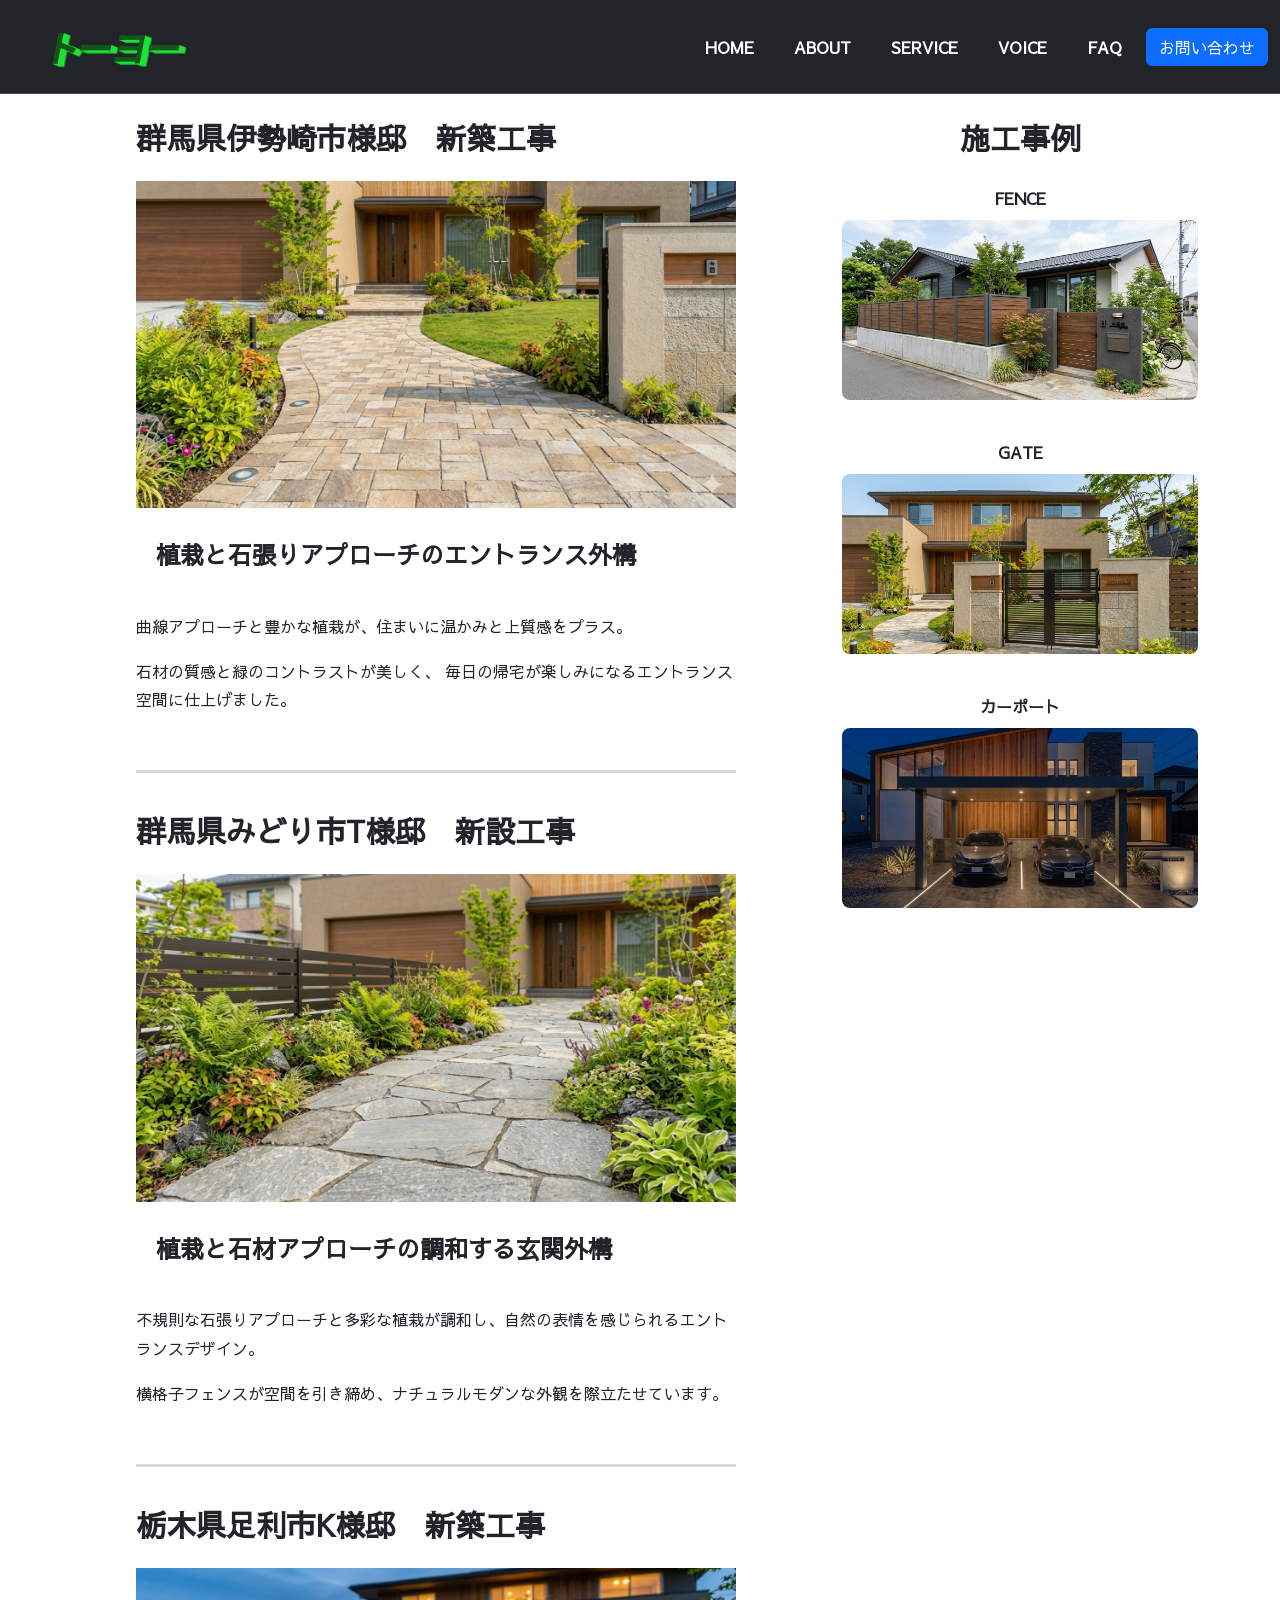
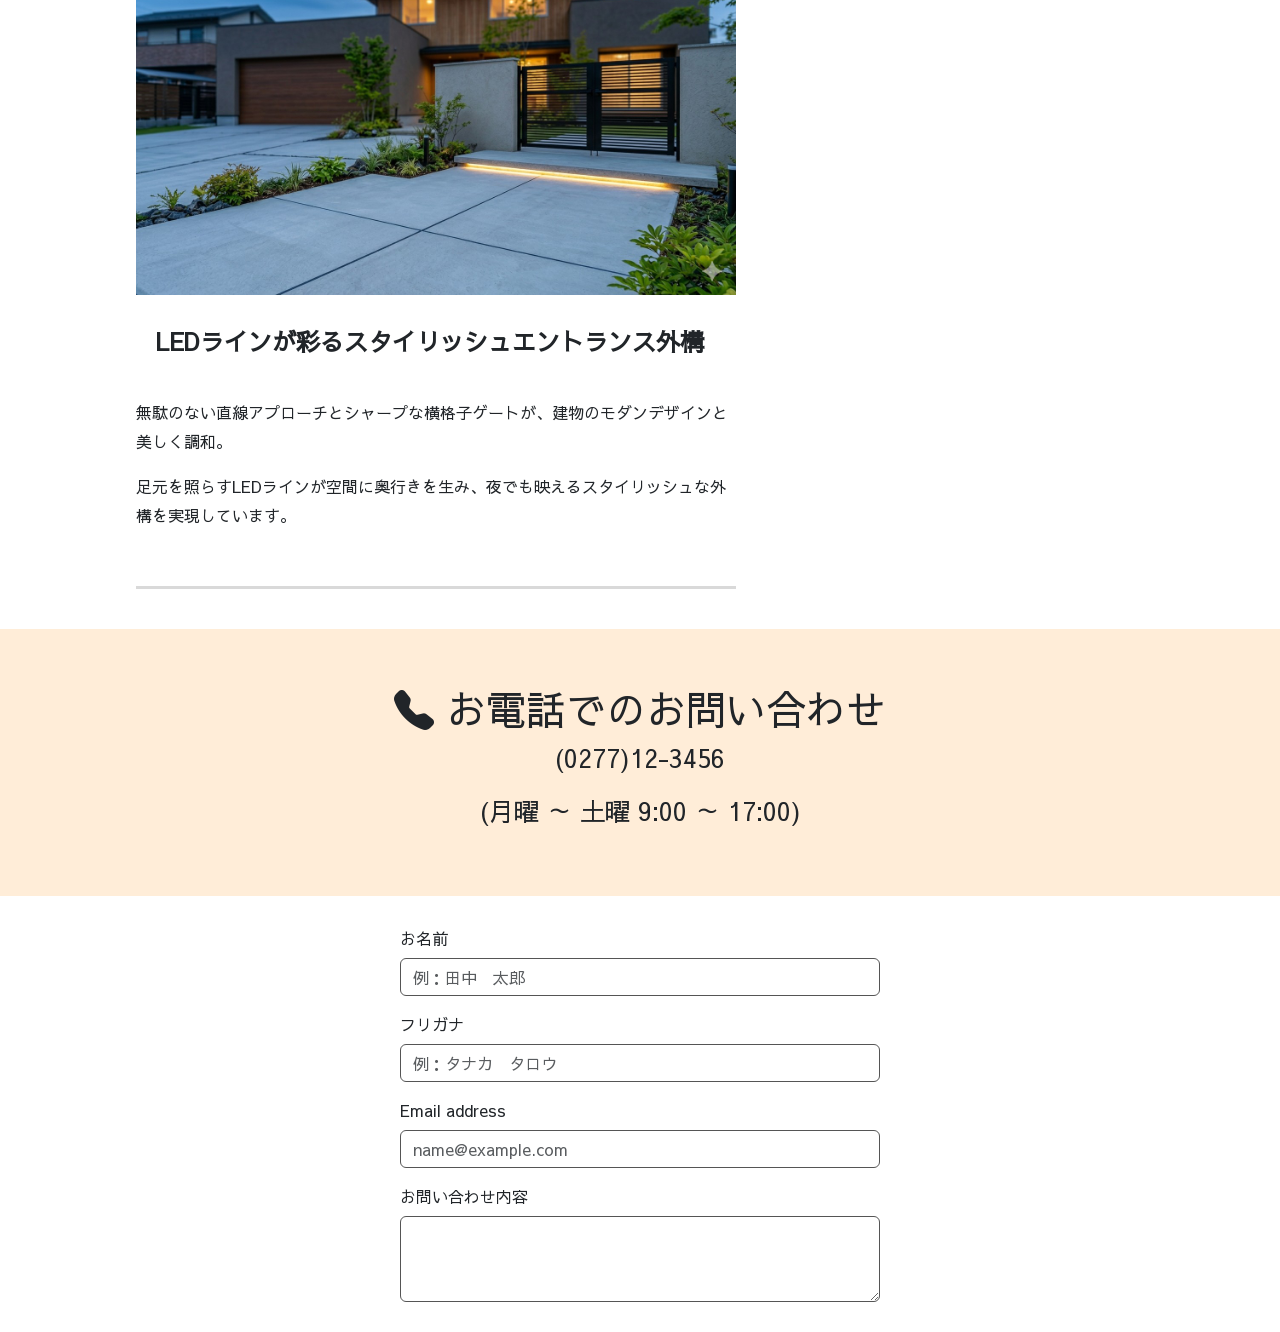
==== works-approach.html @ 4f79c65f "Add files via upload" ====
<!DOCTYPE html>
<html lang="ja">

<head>
    <meta charset="UTF-8">
    <meta name="viewport" content="width=device-width, initial-scale=1.0">
    <title>アプローチ•エクステリア｜群馬県の外構工事なら株式会社トーヨー</title>
    <link rel="preconnect" href="https://fonts.googleapis.com">
    <link rel="preconnect" href="https://fonts.gstatic.com" crossorigin>
    <link href="https://fonts.googleapis.com/css2?family=Sawarabi+Gothic&display=swap" rel="stylesheet">
    <link href="https://cdn.jsdelivr.net/npm/bootstrap@5.3.3/dist/css/bootstrap.min.css" rel="stylesheet">
    <link rel="stylesheet" href="https://cdn.jsdelivr.net/npm/bootstrap-icons@1.13.1/font/bootstrap-icons.min.css">
    <link rel="stylesheet" href="app.css">
</head>

<body>

    <header class="header">
        <nav class="header__nav navbar navbar-expand-lg bg-dark border-bottom border-body" data-bs-theme="dark">
            <div class="header__container container-fluid">
                <a class="header__logo navbar-brand" href="index.html">
                    <img src="images/title.png" alt="トーヨー" class="header__logo-img">
                </a>
                <button class="header__toggle navbar-toggler" type="button" data-bs-toggle="collapse"
                    data-bs-target="#navbarNavAltMarkup" aria-controls="navbarNavAltMarkup" aria-expanded="false"
                    aria-label="Toggle navigation">
                    <span class="navbar-toggler-icon header__toggle-icon"></span>
                </button>
                <div class="header__menu navbar-collapse collapse" id="navbarNavAltMarkup">
                    <div class="header__links navbar-nav ms-auto flex-row">
                        <a href="index.html" class="header__nav-link nav-link">HOME</a>
                        <a class="header__nav-link nav-link" href="index.html#about">ABOUT</a>
                        <a class="header__nav-link nav-link" href="index.html#service">SERVICE</a>
                        <a class="header__nav-link nav-link" href="index.html#voice">VOICE</a>
                        <a class="header__nav-link nav-link" href="index.html#message">FAQ</a>
                    </div>
                </div>

                <a href="#contact" class="header__cta btn btn-primary ms-3">お問い合わせ</a>
            </div>
        </nav>
    </header>

    <div class="container mypage">
        <div class="row mypage__row">
            <div class="col-lg-8 mypage__main">
                <div class="mypage__item">
                    <h2 class="mypage__main-title">
                        群馬県伊勢崎市様邸　新築工事
                    </h2>
                    <div class="row">
                        <div class="col">
                            <img src="images/walkway2.jpg" class="mypage__img" alt="walkway2">
                        </div>
                    </div>
                    <h3 class="mypage__lead">
                        植栽と石張りアプローチのエントランス外構
                    </h3>
                    <p class="mypage__text">
                        曲線アプローチと豊かな植栽が、住まいに温かみと上質感をプラス。
                    </p>
                    <p class="mypage__text">
                        石材の質感と緑のコントラストが美しく、
                        毎日の帰宅が楽しみになるエントランス空間に仕上げました。
                    </p>
                </div>
                <div class="mypage__item">
                    <h2 class="mypage__main-title">
                        群馬県みどり市T様邸　新設工事
                    </h2>
                    <div class="row">
                        <div class="col">
                            <img src="images/walkway3.jpg" class="mypage__img" alt="【群馬県みどり市】自然石アプローチと豊かな植栽が調和したモダン住宅のエントランス">
                        </div>
                    </div>
                    <h3 class="mypage__lead">
                        植栽と石材アプローチの調和する玄関外構
                    </h3>
                    <p class="mypage__text">
                        不規則な石張りアプローチと多彩な植栽が調和し、自然の表情を感じられるエントランスデザイン。
                    <p class="mypage__text">
                        横格子フェンスが空間を引き締め、ナチュラルモダンな外観を際立たせています。
                    </p>
                </div>
                <div class="mypage__item">
                    <h2 class="mypage__main-title">
                        栃木県足利市K様邸　新築工事
                    </h2>
                    <div class="row">
                        <div class="col">
                            <img src="images/walkway4.jpg" class="mypage__img" alt="【栃木県足利市】横桟ゲートと間接照明が上質にまとまったモダン外構デザイン">
                        </div>
                    </div>
                    <h3 class="mypage__lead">
                        LEDラインが彩るスタイリッシュエントランス外構
                    </h3>
                    <p class="mypage__text">
                        無駄のない直線アプローチとシャープな横格子ゲートが、建物のモダンデザインと美しく調和。
                    </p>
                    <p class="mypage__text">
                        足元を照らすLEDラインが空間に奥行きを生み、夜でも映えるスタイリッシュな外構を実現しています。
                    </p>
                </div>
            </div>
            <div class="col-lg-4 mypage__sidebar">
                <h3 class="mypage__sidebar-title">
                    施工事例
                </h3>
                <a href="works-fence.html" class="mypage__sidebar-post">
                    <p class="mypage__sidebar-label">FENCE</p>
                    <img src="images/fence1.jpg" alt="木材を使用したお洒落なフェンス">
                </a>
                <a href="works-gate.html" class="mypage__sidebar-post">
                    <p class="mypage__sidebar-label">GATE</p>
                    <img src="images/gate1.jpg" alt="石張り門柱とアルミ横桟ゲートが調和したスタイリッシュな門まわり">
                </a>
                <a href="works-carport.html" class="mypage__sidebar-post">
                    <p class="mypage__sidebar-label">カーポート</p>
                    <img src="images/carport1.jpg" alt="直線的デザインと照明が映えるモダン住宅のカーポート夜景">
                </a>
            </div>
        </div>
    </div>

    <section class="contact" id="message">
        <div class="contact__container text-center fade-in">
            <div class="contact__title">
                <i class="bi bi-telephone-fill"></i>
                お電話でのお問い合わせ
            </div>
            <div class="contact__box">
                <p class="contact__tel">(0277)12-3456</p>
                <p class="contact__time">(月曜 ～ 土曜 9:00 ～ 17:00)</p>
            </div>
        </div>
    </section>

    <section class="attention" id="attention">
        <div class="attention__container fade-in">
            <div class="mb-3">
                <label for="name" class="form-label">お名前</label>
                <input type="text" class="form-control" id="name" placeholder="例：田中　太郎">
            </div>
            <div class="mb-3">
                <label for="full" class="form-label">フリガナ</label>
                <input type="text" class="form-control" id="full" placeholder="例：タナカ　タロウ">
            </div>
            <div class="mb-3">
                <label for="address" class="form-label">Email address</label>
                <input type="email" class="form-control" id="address" placeholder="name@example.com">
            </div>
            <div class="mb-3">
                <label for="attention" class="form-label">お問い合わせ内容</label>
                <textarea class="form-control" id="attention" rows="3"></textarea>
            </div>
        </div>
    </section>




    <script src="https://cdn.jsdelivr.net/npm/bootstrap@5.3.3/dist/js/bootstrap.bundle.min.js"></script>
    <script src="app.js"></script>

</body>

</html>
---- app.css ----
body {
    font-family: "Sawarabi Gothic", "Noto Sans JP", sans-serif;
}


.header {
    position: absolute;
    top: 0;
    left: 0;
    width: 100%;
    z-index: 9999;
    transition: all 1s ease;
}

.header.scrolled {
    position: fixed;
    background: rgba(0, 0, 0, 0.7);
    backdrop-filter: blur(6px);
}

.header__nav {
    background: transparent;
}

.header__links {
    display: flex;
    gap: 1.5rem;
}

.header__nav-link {
    color: #fff;
    font-weight: 800;
}

.header__nav-link.nav-link.active {
    color: #fff;
}

.header__nav-link:hover {
    color: #ffc107;
}

.header__nav-link.nav-link.active:hover {
    color: #ffc107;
}

.navbar-toggler-icon {
    background-image: url("data:image/svg+xml,%3csvg xmlns='http://www.w3.org/2000/svg' viewBox='0 0 30 30'%3e%3cpath stroke='rgba%28255,255,255,255%29' stroke-linecap='round' stroke-miterlimit='10' stroke-width='2' d='M4 7h22M4 15h22M4 23h22'/%3e%3c/svg%3e") !important;
}


/* .navbar-toggler-icon {
    filter: invert(1);
} */

.carousel-item img {
    height: 700px;
    object-fit: cover;
}


.service__img {
    width: 100%;
    height: 250px;
    object-fit: cover;
    border-radius: 8px;
}

.hero {
    position: relative;
}

.hero__carousel-control-prev,
.hero__carousel-control-next {
    top: auto;
    bottom: 140px;
    z-index: 30;
    background-image: none;

}

.hero__content {
    position: absolute;
    top: 50%;
    left: 5%;
    transform: translateY(-50%);
    color: #fff;
    z-index: 10;
    max-width: 400px;
    pointer-events: none;
}

.hero__cta {
    position: absolute;
    top: 60%;
    left: 10%;
    z-index: 20;
    background-color: rgba(13, 110, 253, 0.5);
    border-color: rgba(13, 110, 253, 0.6);
}


.about {
    background-color: #ffedd8;
    padding: 65px;
}

.fade-in {
    opacity: 0;
    transform: translateY(30px);
    transition: all 1s ease;
}

.fade-in.show {
    opacity: 1;
    transform: translateY(0);
}

.about__inner {

    text-align: center;
    padding: 30px;
}

.about__title {
    font-weight: bold;
    font-size: 40px;
}

.about__lead {
    margin: 30px auto;
}

.about__text {
    text-align: center;
    max-width: 400px;
    margin: 30px auto;
}

#service {
    scroll-margin-top: 100px;
}

.service {
    margin: 25px;
}

.service__nam {
    font-size: 35px;
    font-weight: bold;
}

.service__title {
    font-size: 25px;
    font-weight: bold;
}

.service__item {
    max-width: 420px;
    margin-left: auto;
    margin-right: auto;
    text-align: center;
    display: flex;
    flex-direction: column;
    align-items: center;
}

.service__lead {
    max-width: 380px;
    text-align: left;
    line-height: 1.7;
}

#voice {
    scroll-margin-top: 90px;
}

.voice {
    background-color: #ffedd8;
    padding: 30px 0 30px
}

.voice__title {
    font-weight: bold;
    font-size: 40px;
    margin-top: 0;
    padding: 25px 0 15px;
}

.voice__text {
    max-width: 700px;
    margin: 0 auto;
    line-height: 1.7;
    text-align: left;
}

.block {
    padding: 30px;
}

.block__prefecture {
    display: flex;
    gap: 16px;
    align-items: flex-start;
}

.block__prefecture-name {
    width: 96px;
    font-weight: 700;
    flex-shrink: 0;
    display: flex;
    align-items: center;
    justify-content: center;
    text-align: center;
}

.block__prefecture-cities {
    flex: 1;
    color: #555;
    line-height: 1.6;
    word-break: keep-all;
    overflow-wrap: break-word;
    text-align: left;
}

.block__area {
    text-align: left;

}

.block__row {
    padding-left: 180px;
}

.service__link {
    display: flex;
    align-items: center;
    text-decoration: none;
    gap: 10px;
    color: inherit;
}

.service__link i {
    width: 24px;
    min-width: 24px;
    display: flex;
    justify-content: center;
}

.contact {
    background-color: #ffedd8;
    padding: 50px;
}

.contact__title {
    font-size: 40px;
    font-weight: 25;
}

.contact__box {
    font-size: 25px;
    text-align: center;
}

.attention {
    margin: 30px;
}

.attention__container {
    max-width: 480px;
    margin: auto;
    width: 100%;
}

.form-control {
    border: 1.5px solid#555;
}

.footer {
    background-color: #ffedd8;
    margin: 30px 0;
}

.footer__section {
    display: flex;
    justify-content: center;
    align-items: flex-start;
    gap: 32px;
    max-width: 1200px;
    margin: 0 auto;
    padding: 40px 20px;
}

.footer__info {
    padding: 0 100px 0;
    display: flex;
    text-align: left;
    flex-direction: column;
    gap: 10px;
}

.footer__map iframe {
    width: 450px;
    height: 300px;
    border: 0;
}

.footer__copy {
    display: flex;
    justify-content: center;
}




/* works.html */

.mypage {
    margin-top: 120px;
    text-align: left !;
}

.mypage__main {
    padding-right: 40px;
}

.mypage__main-title {
    font-size: 30px;
    font-weight: 700;
    margin-bottom: 25px;
}

.mypage__item {
    max-width: 600px;
    margin: 0 auto 40px; 
    border-bottom: 3px solid rgba(0, 0, 0, 0.15);
    padding-bottom: 40px;
    text-align: left !important;
}

.mypage__img {
    width: 100%;
    max-width: 800px;
    display: block;
    margin: 0 auto;
}

.mypage__lead {
    font-size: 24px;
    font-weight: 600;
    line-height: 1.4;
    margin-top: 30px;
    margin-bottom: 40px;
    padding-left: 20px;
   
}

.mypage__text {
    max-width: 600px;
    margin: 0 auto 16px;
    line-height: 1.8;
    text-align: left;
}

.mypage__sidebar {
    text-align: center;
}

.mypage__sidebar-title {
    font-size: 30px;
    font-weight: bold;
    margin-bottom: 30px;
}

.mypage__sidebar-post {
    margin-bottom: 40px;
    display: block;
    text-decoration: none;
    color: inherit;
}

.mypage__sidebar-label {
    font-weight: bold;
    margin-bottom: 10px;
}

.mypage__sidebar-post img {
    width: 100%;
    height: 180px;
    object-fit: cover;
    border-radius: 8px;
}


/* works-gate */



/* =========================
   スマホ対応（768px以下）
========================= */
@media (max-width: 768px) {

    /* ヘッダー */
    .header__links {
        flex-direction: column;
        gap: 0.5rem;
    }

    .header__cta {
        display: none;
    }

    /* ヒーロー */
    .carousel-item img {
        height: 400px;
    }

    .hero__content {
        left: 5%;
        right: 5%;
        max-width: 100%;
        font-size: 14px;
    }

    .hero__title {
        font-size: 24px;
    }

    .hero__cta {
        top: 70%;
        left: 5%;
    }

    /* ABOUT */
    .about {
        padding: 30px 15px;
    }

    .about__lead {
        font-size: 20px;
    }

    .about__title {
        font-size: 28px;
    }

    .about__text {
        max-width: 100%;
    }

    /* SERVICE */
    .service {
        margin: 10px;
    }

    .service__img {
        height: 200px;
    }

    /* BLOCK（ここ重要） */
    .block__row {
        padding-left: 0;
        /* ←ズレの原因を消す */
        justify-content: center;
    }

    /* フッター */
    .footer__section {
        flex-direction: column;
        align-items: center;
    }

    .footer__info {
        padding: 0;
        text-align: center;
    }

    .footer__map iframe {
        width: 100%;
        height: 250px;
    }

    /* フォーム */
    .attention {
        margin: 20px;
    }
}
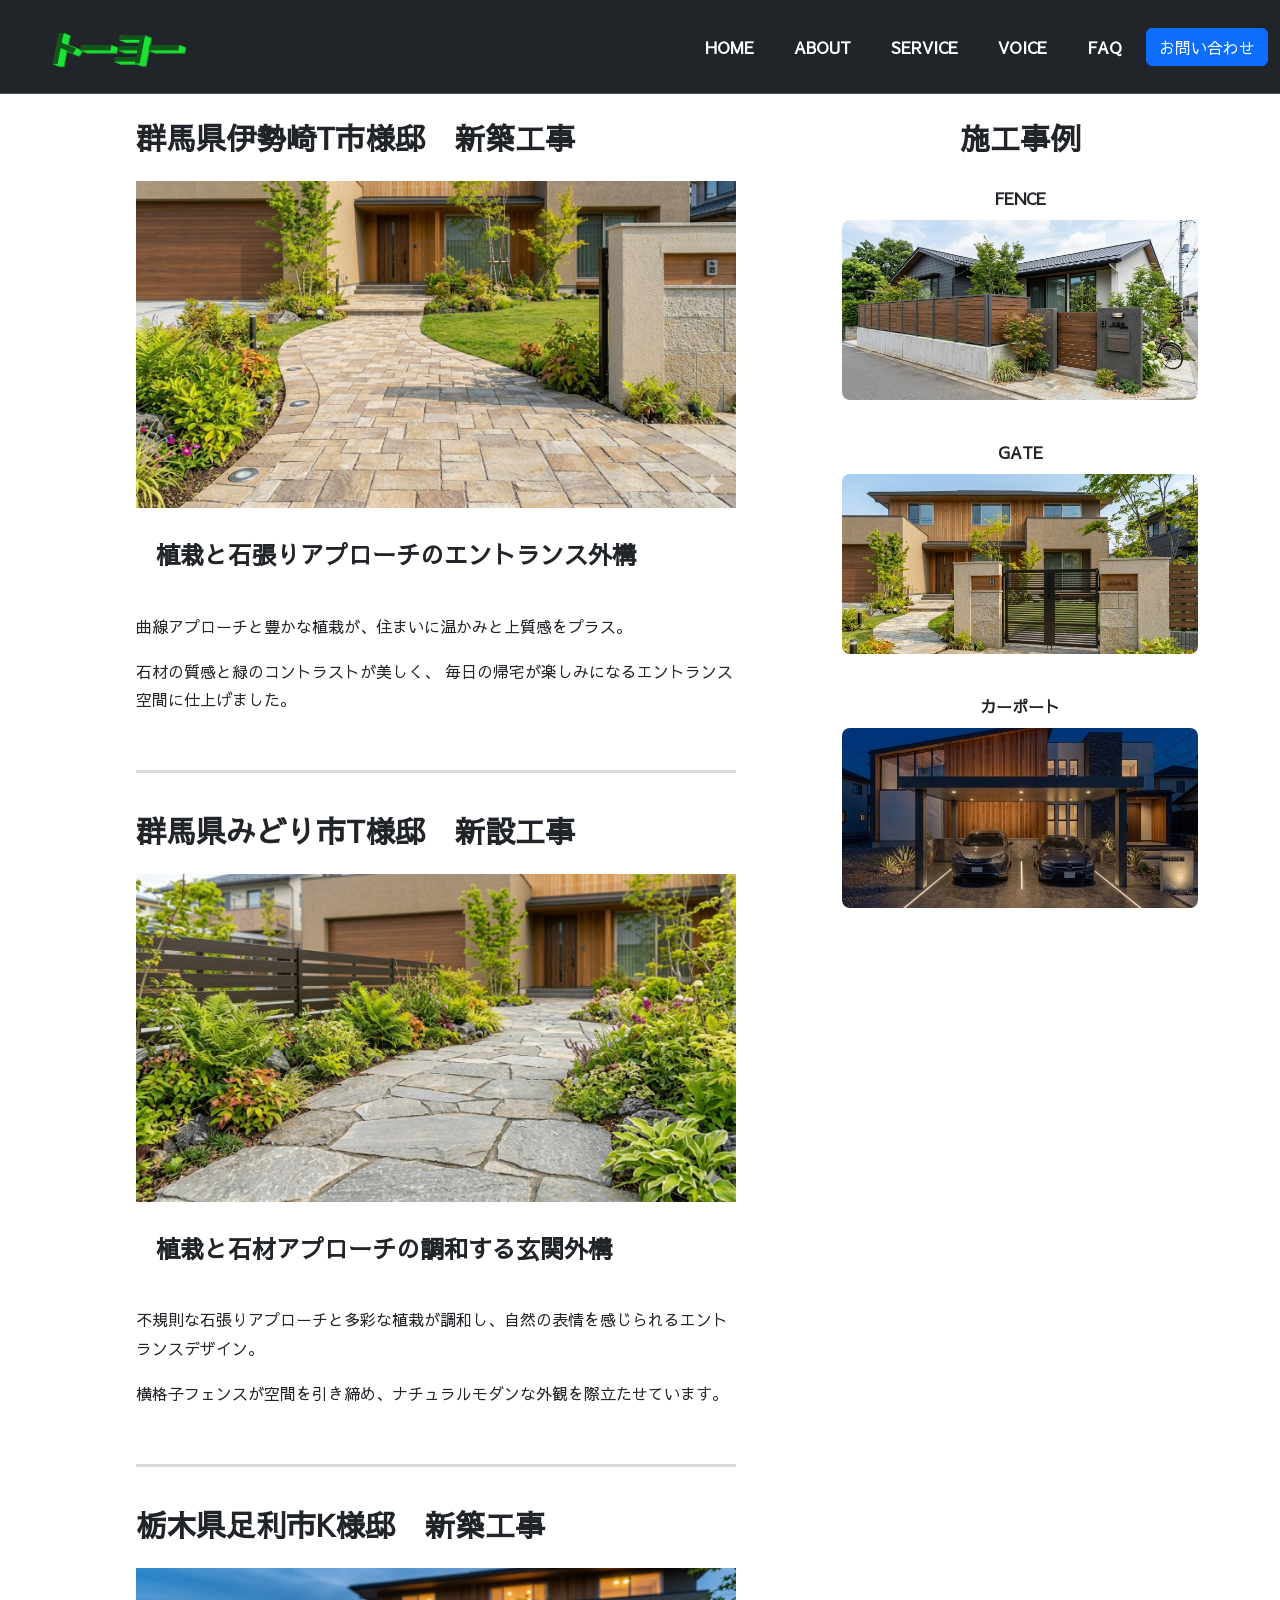
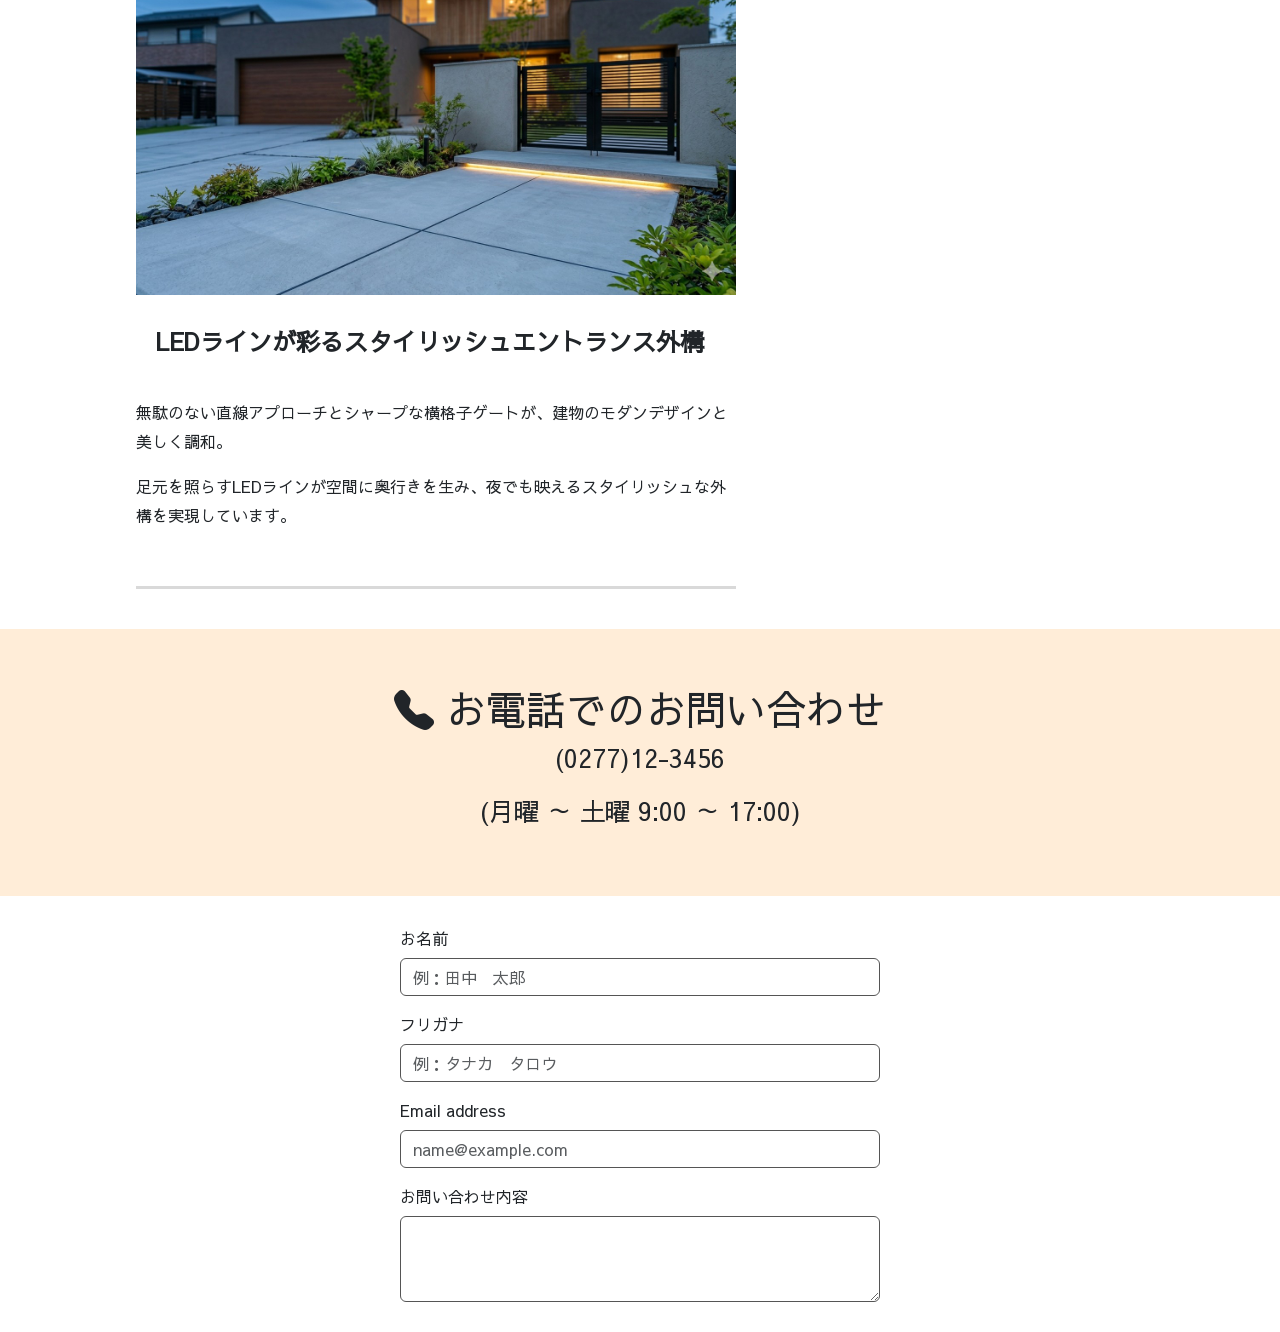
==== commit 5c72a18a: "Update works-approach.html" ====
--- a/works-approach.html
+++ b/works-approach.html
@@ -46,7 +46,7 @@
             <div class="col-lg-8 mypage__main">
                 <div class="mypage__item">
                     <h2 class="mypage__main-title">
-                        群馬県伊勢崎市様邸　新築工事
+                        群馬県伊勢崎T市様邸　新築工事
                     </h2>
                     <div class="row">
                         <div class="col">
@@ -164,4 +164,4 @@
 
 </body>
 
-</html>+</html>
--- a/app.css
+++ b/app.css
@@ -225,7 +225,6 @@
 
 .block__area {
     text-align: left;
-
 }
 
 .block__row {
@@ -317,7 +316,7 @@
 
 .mypage {
     margin-top: 120px;
-    text-align: left !;
+    text-align: left !important;
 }
 
 .mypage__main {
@@ -432,13 +431,39 @@
         left: 5%;
     }
 
+    .mypage__item {
+        max-width: 95%;
+        margin: 0 auto 40px;
+        padding-bottom: 40px;
+    }
+
+    .mypage__main {
+        padding-right: 0;
+        padding-left: 0;
+    }    
+
+    .mypage__main-title {
+        max-width: 85%;
+        margin: 0 auto;
+        line-height: 1.3;
+        word-break: keep-all;
+    }
+
+    .mypage__lead {
+        max-width: 90%;
+        margin: 0 auto;
+        line-height: 1.5;
+        text-align: left !important;
+    }
+
     /* ABOUT */
     .about {
         padding: 30px 15px;
     }
 
     .about__lead {
-        font-size: 20px;
+         font-size: 15px;
+        font-weight: bold;
     }
 
     .about__title {
@@ -458,13 +483,43 @@
         height: 200px;
     }
 
-    /* BLOCK（ここ重要） */
     .block__row {
         padding-left: 0;
         /* ←ズレの原因を消す */
         justify-content: center;
     }
 
+    .block__prefecture {
+        width: 100%;
+        margin-bottom: 1.2rem;
+    }
+
+    .block__prefecture-name {
+        font-size: 20px;
+        font-weight: bold;
+        margin-bottom: 0.3rem;
+    }
+
+    .block__prefecture-cities {
+        white-space: normal;
+        word-break: break-word;
+        line-height: 1.6;
+        font-size: 14px;
+    }
+    
+    .contact__title {
+        font-size: 22px;
+        font-weight: bold;
+    }
+
+     .contact__time {
+        font-size: 18px;
+    }
+    
+     .contact__time {
+        font-size: 18px;
+    }
+
     /* フッター */
     .footer__section {
         flex-direction: column;
@@ -485,4 +540,4 @@
     .attention {
         margin: 20px;
     }
-}+}
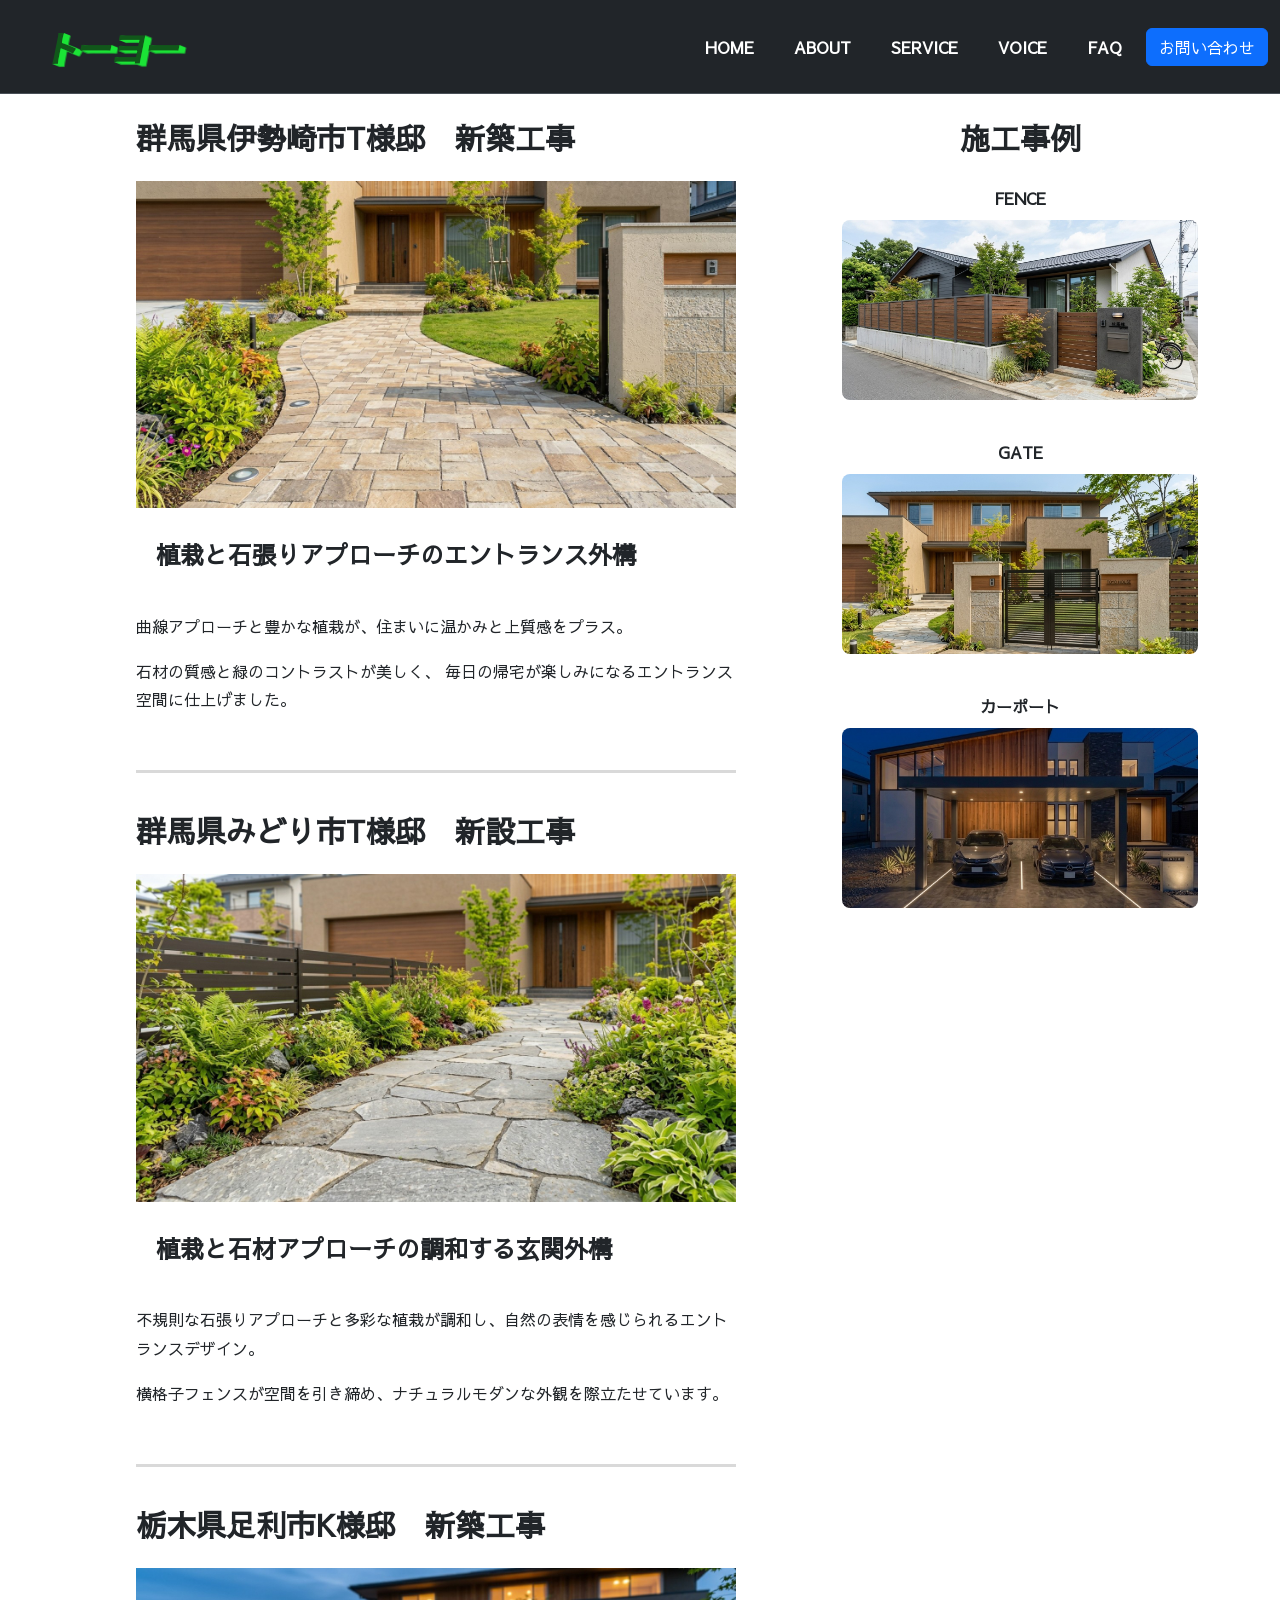
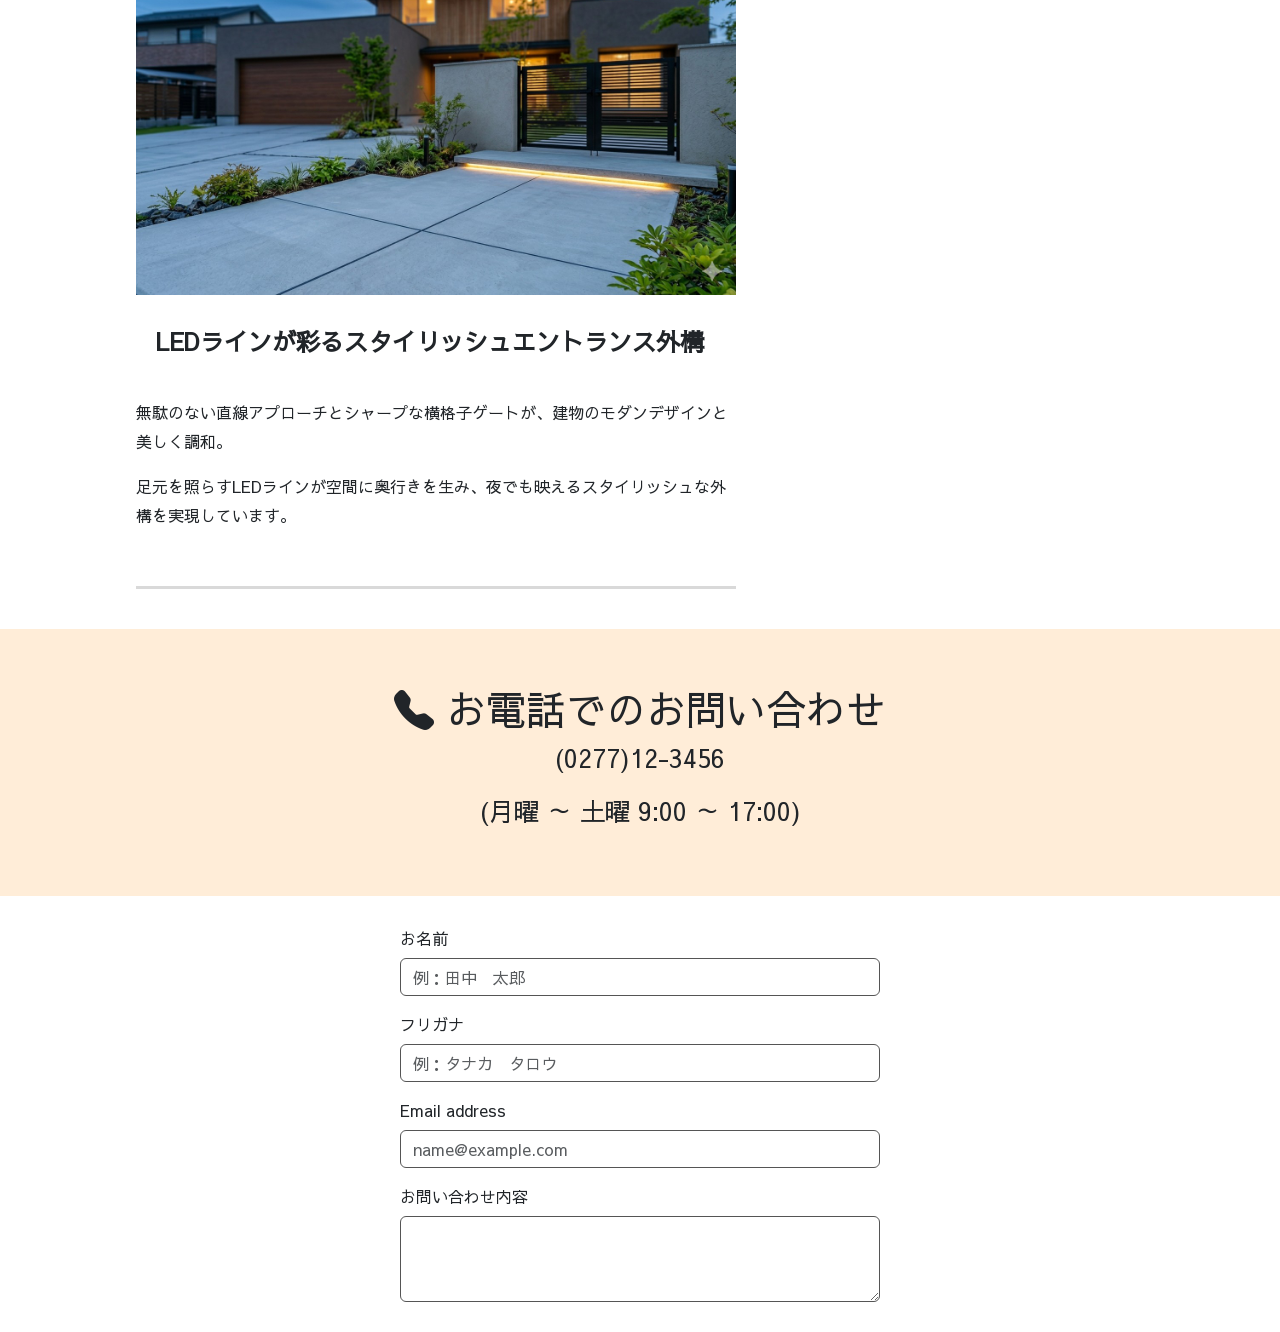
==== commit 692a1ab8: "Update works-approach.html" ====
--- a/works-approach.html
+++ b/works-approach.html
@@ -46,11 +46,11 @@
             <div class="col-lg-8 mypage__main">
                 <div class="mypage__item">
                     <h2 class="mypage__main-title">
-                        群馬県伊勢崎T市様邸　新築工事
+                        群馬県伊勢崎市T様邸　新築工事
                     </h2>
                     <div class="row">
                         <div class="col">
-                            <img src="images/walkway2.jpg" class="mypage__img" alt="walkway2">
+                            <img src="images/walkway2.jpg" class="mypage__img" alt="【群馬県伊勢崎市】植栽と石張りアプローチが美しいナチュラルモダン外構">
                         </div>
                     </div>
                     <h3 class="mypage__lead">
@@ -122,7 +122,7 @@
         </div>
     </div>
 
-    <section class="contact" id="message">
+    <section class="contact" id="contact">
         <div class="contact__container text-center fade-in">
             <div class="contact__title">
                 <i class="bi bi-telephone-fill"></i>
@@ -135,7 +135,7 @@
         </div>
     </section>
 
-    <section class="attention" id="attention">
+    <section class="attention" id="contact-form">
         <div class="attention__container fade-in">
             <div class="mb-3">
                 <label for="name" class="form-label">お名前</label>
